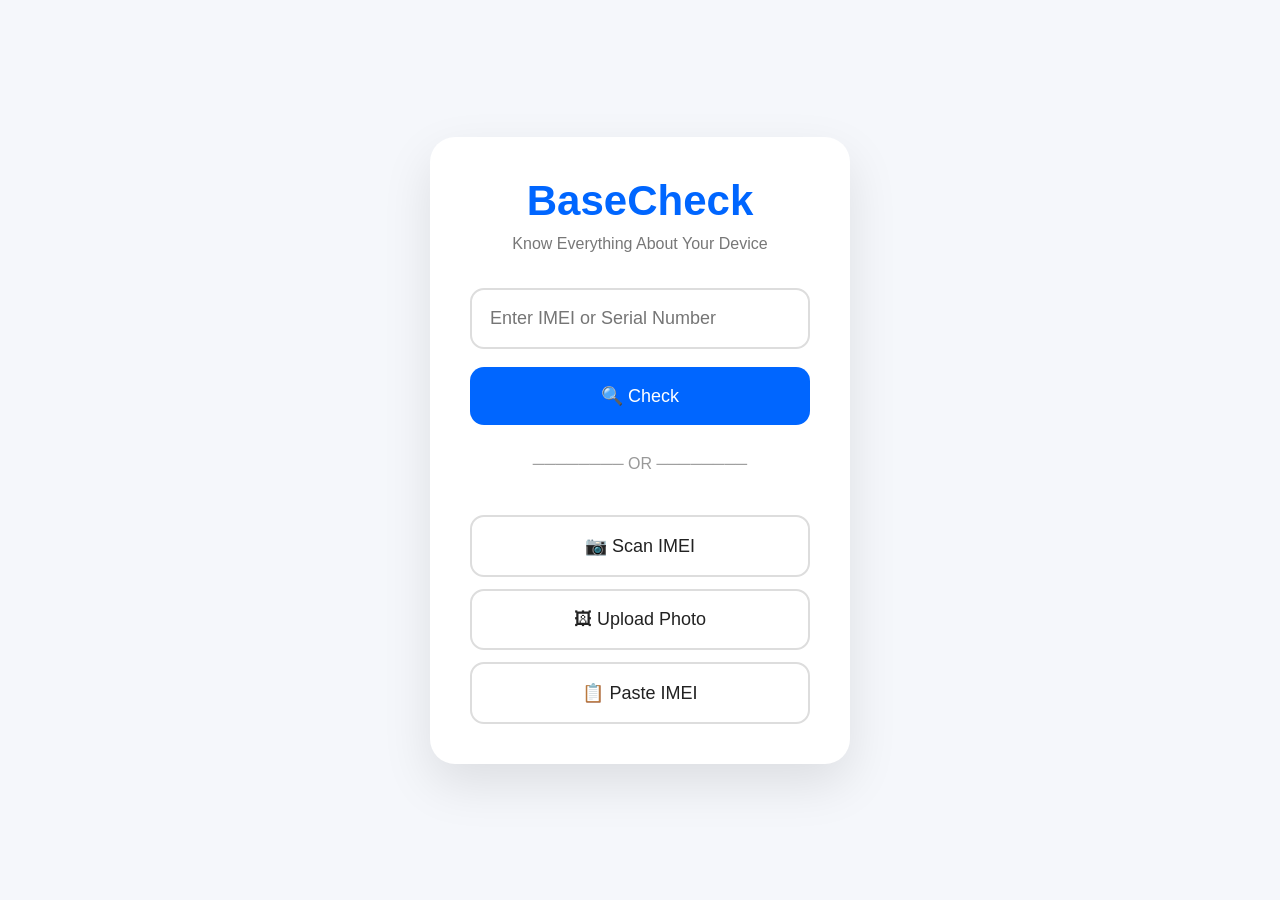
==== index.html @ 53415794 "Create index.html" ====
<!DOCTYPE html>
<html lang="en">
<head>
    <meta charset="UTF-8">
    <meta name="viewport" content="width=device-width, initial-scale=1.0">
    <title>BaseCheck - IMEI & Serial Number Checker</title>

    <style>
        *{
            margin:0;
            padding:0;
            box-sizing:border-box;
            font-family:Arial,Helvetica,sans-serif;
        }

        body{
            background:#f5f7fb;
            display:flex;
            justify-content:center;
            align-items:center;
            min-height:100vh;
        }

        .card{
            width:420px;
            max-width:95%;
            background:white;
            border-radius:25px;
            padding:40px;
            text-align:center;
            box-shadow:0 20px 50px rgba(0,0,0,.1);
        }

        h1{
            font-size:42px;
            color:#0066ff;
            margin-bottom:10px;
        }

        p{
            color:#777;
            margin-bottom:35px;
        }

        input{
            width:100%;
            padding:18px;
            border-radius:14px;
            border:2px solid #ddd;
            font-size:18px;
            outline:none;
        }

        input:focus{
            border-color:#0066ff;
        }

        button{
            width:100%;
            margin-top:18px;
            padding:18px;
            border:none;
            border-radius:14px;
            background:#0066ff;
            color:white;
            font-size:18px;
            cursor:pointer;
            transition:.2s;
        }

        button:hover{
            background:#0051cc;
        }

        .or{
            margin:30px 0;
            color:#999;
        }

        .small-btn{
            background:white;
            color:#222;
            border:2px solid #ddd;
            margin-top:12px;
        }

        .small-btn:hover{
            background:#f3f3f3;
        }
    </style>
</head>

<body>

<div class="card">

<h1>BaseCheck</h1>

<p>Know Everything About Your Device</p>

<input
type="text"
placeholder="Enter IMEI or Serial Number">

<button>🔍 Check</button>

<div class="or">──────── OR ────────</div>

<button class="small-btn">📷 Scan IMEI</button>

<button class="small-btn">🖼 Upload Photo</button>

<button class="small-btn">📋 Paste IMEI</button>

</div>

</body>
</html>
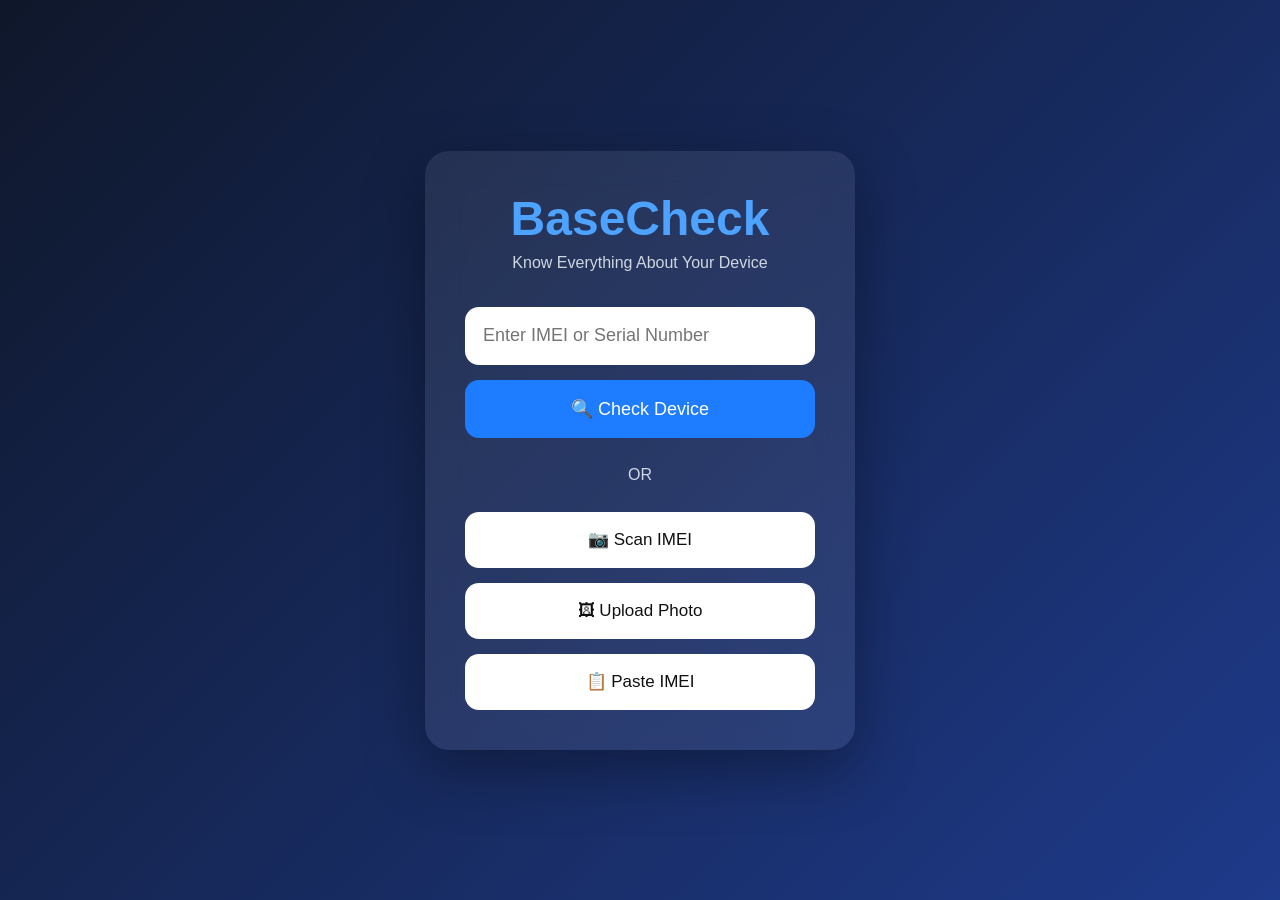
==== commit 1752a040: "Update BaseCheck" ====
--- a/index.html
+++ b/index.html
@@ -5,114 +5,54 @@
     <meta name="viewport" content="width=device-width, initial-scale=1.0">
     <title>BaseCheck - IMEI & Serial Number Checker</title>
 
-    <style>
-        *{
-            margin:0;
-            padding:0;
-            box-sizing:border-box;
-            font-family:Arial,Helvetica,sans-serif;
-        }
-
-        body{
-            background:#f5f7fb;
-            display:flex;
-            justify-content:center;
-            align-items:center;
-            min-height:100vh;
-        }
-
-        .card{
-            width:420px;
-            max-width:95%;
-            background:white;
-            border-radius:25px;
-            padding:40px;
-            text-align:center;
-            box-shadow:0 20px 50px rgba(0,0,0,.1);
-        }
-
-        h1{
-            font-size:42px;
-            color:#0066ff;
-            margin-bottom:10px;
-        }
-
-        p{
-            color:#777;
-            margin-bottom:35px;
-        }
-
-        input{
-            width:100%;
-            padding:18px;
-            border-radius:14px;
-            border:2px solid #ddd;
-            font-size:18px;
-            outline:none;
-        }
-
-        input:focus{
-            border-color:#0066ff;
-        }
-
-        button{
-            width:100%;
-            margin-top:18px;
-            padding:18px;
-            border:none;
-            border-radius:14px;
-            background:#0066ff;
-            color:white;
-            font-size:18px;
-            cursor:pointer;
-            transition:.2s;
-        }
-
-        button:hover{
-            background:#0051cc;
-        }
-
-        .or{
-            margin:30px 0;
-            color:#999;
-        }
-
-        .small-btn{
-            background:white;
-            color:#222;
-            border:2px solid #ddd;
-            margin-top:12px;
-        }
-
-        .small-btn:hover{
-            background:#f3f3f3;
-        }
-    </style>
+    <link rel="stylesheet" href="style.css">
 </head>
 
 <body>
 
-<div class="card">
+    <main class="container">
 
-<h1>BaseCheck</h1>
+        <div class="logo">
+            <h1>BaseCheck</h1>
+            <p>Know Everything About Your Device</p>
+        </div>
 
-<p>Know Everything About Your Device</p>
+        <div class="search-box">
 
-<input
-type="text"
-placeholder="Enter IMEI or Serial Number">
+            <input
+                type="text"
+                id="imei"
+                placeholder="Enter IMEI or Serial Number">
 
-<button>🔍 Check</button>
+            <button id="checkBtn">
+                🔍 Check Device
+            </button>
 
-<div class="or">──────── OR ────────</div>
+        </div>
 
-<button class="small-btn">📷 Scan IMEI</button>
+        <div class="divider">
+            <span>OR</span>
+        </div>
 
-<button class="small-btn">🖼 Upload Photo</button>
+        <div class="actions">
 
-<button class="small-btn">📋 Paste IMEI</button>
+            <button class="secondary">
+                📷 Scan IMEI
+            </button>
 
-</div>
+            <button class="secondary">
+                🖼 Upload Photo
+            </button>
+
+            <button class="secondary">
+                📋 Paste IMEI
+            </button>
+
+        </div>
+
+    </main>
+
+    <script src="script.js"></script>
 
 </body>
-</html>
+</html>
--- a/style.css
+++ b/style.css
@@ -0,0 +1,94 @@
+* {
+    margin: 0;
+    padding: 0;
+    box-sizing: border-box;
+}
+
+body {
+    font-family: Arial, Helvetica, sans-serif;
+    background: linear-gradient(135deg, #0f172a, #1e3a8a);
+    min-height: 100vh;
+    display: flex;
+    justify-content: center;
+    align-items: center;
+    color: white;
+}
+
+.container {
+    width: 430px;
+    max-width: 95%;
+    background: rgba(255,255,255,0.08);
+    backdrop-filter: blur(18px);
+    border-radius: 24px;
+    padding: 40px;
+    box-shadow: 0 20px 60px rgba(0,0,0,.35);
+}
+
+.logo{
+    text-align:center;
+    margin-bottom:35px;
+}
+
+.logo h1{
+    font-size:48px;
+    color:#4da3ff;
+}
+
+.logo p{
+    margin-top:8px;
+    color:#d0d7e2;
+}
+
+.search-box input{
+    width:100%;
+    height:58px;
+    border:none;
+    border-radius:14px;
+    padding:0 18px;
+    font-size:18px;
+    outline:none;
+    margin-bottom:15px;
+}
+
+.search-box button{
+    width:100%;
+    height:58px;
+    border:none;
+    border-radius:14px;
+    background:#1d7cff;
+    color:white;
+    font-size:18px;
+    cursor:pointer;
+    transition:.25s;
+}
+
+.search-box button:hover{
+    background:#0066e6;
+}
+
+.divider{
+    text-align:center;
+    margin:28px 0;
+    color:#cfd8e3;
+}
+
+.actions{
+    display:flex;
+    flex-direction:column;
+    gap:15px;
+}
+
+.secondary{
+    height:56px;
+    border-radius:14px;
+    border:none;
+    background:white;
+    color:#111;
+    font-size:17px;
+    cursor:pointer;
+    transition:.2s;
+}
+
+.secondary:hover{
+    transform:translateY(-2px);
+}
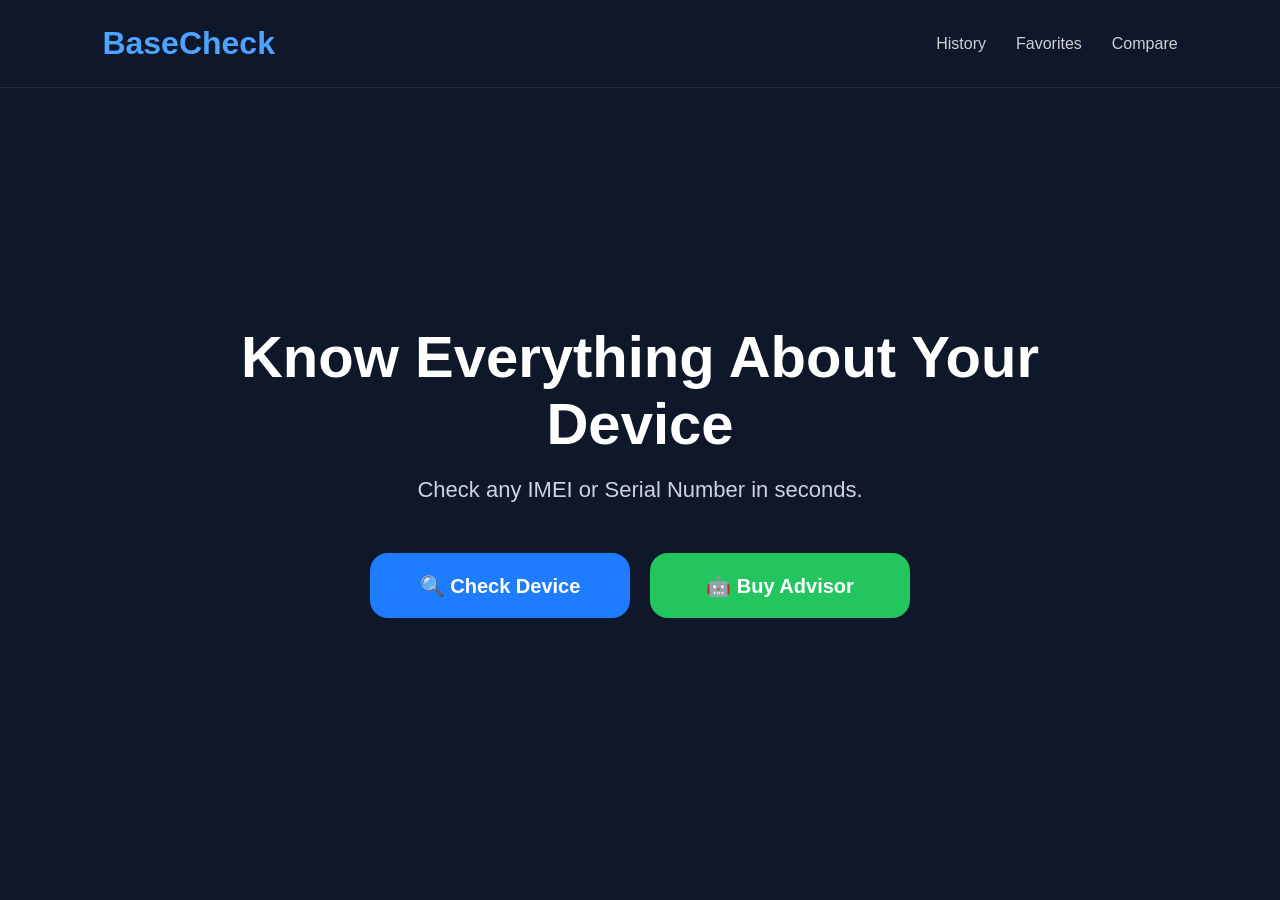
==== commit 281904b7: "New Home Page" ====
--- a/index.html
+++ b/index.html
@@ -3,56 +3,53 @@
 <head>
     <meta charset="UTF-8">
     <meta name="viewport" content="width=device-width, initial-scale=1.0">
-    <title>BaseCheck - IMEI & Serial Number Checker</title>
+    <title>BaseCheck</title>
 
     <link rel="stylesheet" href="style.css">
 </head>
-
 <body>
 
-    <main class="container">
+<header>
 
-        <div class="logo">
-            <h1>BaseCheck</h1>
-            <p>Know Everything About Your Device</p>
-        </div>
+    <div class="logo">
+        BaseCheck
+    </div>
 
-        <div class="search-box">
+    <nav>
 
-            <input
-                type="text"
-                id="imei"
-                placeholder="Enter IMEI or Serial Number">
+        <a href="#">History</a>
 
-            <button id="checkBtn">
-                🔍 Check Device
-            </button>
+        <a href="#">Favorites</a>
 
-        </div>
+        <a href="#">Compare</a>
 
-        <div class="divider">
-            <span>OR</span>
-        </div>
+    </nav>
 
-        <div class="actions">
+</header>
 
-            <button class="secondary">
-                📷 Scan IMEI
-            </button>
+<section class="hero">
 
-            <button class="secondary">
-                🖼 Upload Photo
-            </button>
+<h1>Know Everything About Your Device</h1>
 
-            <button class="secondary">
-                📋 Paste IMEI
-            </button>
+<p>
+Check any IMEI or Serial Number in seconds.
+</p>
 
-        </div>
+<div class="buttons">
 
-    </main>
+<button class="blue">
+🔍 Check Device
+</button>
 
-    <script src="script.js"></script>
+<button class="green">
+🤖 Buy Advisor
+</button>
+
+</div>
+
+</section>
+
+<script src="script.js"></script>
 
 </body>
 </html>
--- a/style.css
+++ b/style.css
@@ -1,94 +1,133 @@
-* {
-    margin: 0;
-    padding: 0;
-    box-sizing: border-box;
+*{
+    margin:0;
+    padding:0;
+    box-sizing:border-box;
 }
 
-body {
-    font-family: Arial, Helvetica, sans-serif;
-    background: linear-gradient(135deg, #0f172a, #1e3a8a);
-    min-height: 100vh;
-    display: flex;
-    justify-content: center;
-    align-items: center;
-    color: white;
+body{
+    font-family:Arial,Helvetica,sans-serif;
+    background:#0f172a;
+    color:white;
 }
 
-.container {
-    width: 430px;
-    max-width: 95%;
-    background: rgba(255,255,255,0.08);
-    backdrop-filter: blur(18px);
-    border-radius: 24px;
-    padding: 40px;
-    box-shadow: 0 20px 60px rgba(0,0,0,.35);
+header{
+    display:flex;
+    justify-content:space-between;
+    align-items:center;
+    padding:25px 8%;
+    border-bottom:1px solid rgba(255,255,255,.08);
 }
 
 .logo{
-    text-align:center;
-    margin-bottom:35px;
-}
-
-.logo h1{
-    font-size:48px;
+    font-size:32px;
+    font-weight:bold;
     color:#4da3ff;
 }
 
-.logo p{
-    margin-top:8px;
-    color:#d0d7e2;
+nav{
+    display:flex;
+    gap:30px;
 }
 
-.search-box input{
-    width:100%;
-    height:58px;
-    border:none;
-    border-radius:14px;
-    padding:0 18px;
-    font-size:18px;
-    outline:none;
-    margin-bottom:15px;
-}
-
-.search-box button{
-    width:100%;
-    height:58px;
-    border:none;
-    border-radius:14px;
-    background:#1d7cff;
+nav a{
     color:white;
-    font-size:18px;
-    cursor:pointer;
-    transition:.25s;
-}
-
-.search-box button:hover{
-    background:#0066e6;
-}
-
-.divider{
-    text-align:center;
-    margin:28px 0;
-    color:#cfd8e3;
-}
-
-.actions{
-    display:flex;
-    flex-direction:column;
-    gap:15px;
-}
-
-.secondary{
-    height:56px;
-    border-radius:14px;
-    border:none;
-    background:white;
-    color:#111;
-    font-size:17px;
-    cursor:pointer;
+    text-decoration:none;
+    opacity:.8;
     transition:.2s;
 }
 
-.secondary:hover{
-    transform:translateY(-2px);
+nav a:hover{
+    opacity:1;
+}
+
+.hero{
+    min-height:85vh;
+    display:flex;
+    flex-direction:column;
+    justify-content:center;
+    align-items:center;
+    text-align:center;
+    padding:20px;
+}
+
+.hero h1{
+    font-size:58px;
+    max-width:900px;
+}
+
+.hero p{
+    margin-top:20px;
+    font-size:22px;
+    color:#cbd5e1;
+}
+
+.buttons{
+    display:flex;
+    gap:20px;
+    margin-top:50px;
+    flex-wrap:wrap;
+}
+
+button{
+    width:260px;
+    height:65px;
+    border:none;
+    border-radius:18px;
+    font-size:20px;
+    cursor:pointer;
+    transition:.25s;
+    font-weight:bold;
+}
+
+.blue{
+    background:#1d7cff;
+    color:white;
+}
+
+.blue:hover{
+    transform:translateY(-4px);
+    box-shadow:0 15px 35px rgba(29,124,255,.45);
+}
+
+.green{
+    background:#22c55e;
+    color:white;
+}
+
+.green:hover{
+    transform:translateY(-4px);
+    box-shadow:0 15px 35px rgba(34,197,94,.45);
+}
+
+@media(max-width:800px){
+
+header{
+    flex-direction:column;
+    gap:20px;
+}
+
+nav{
+    gap:15px;
+    flex-wrap:wrap;
+    justify-content:center;
+}
+
+.hero h1{
+    font-size:40px;
+}
+
+.hero p{
+    font-size:18px;
+}
+
+button{
+    width:100%;
+    max-width:320px;
+}
+
+.buttons{
+    flex-direction:column;
+    align-items:center;
+}
+
 }
